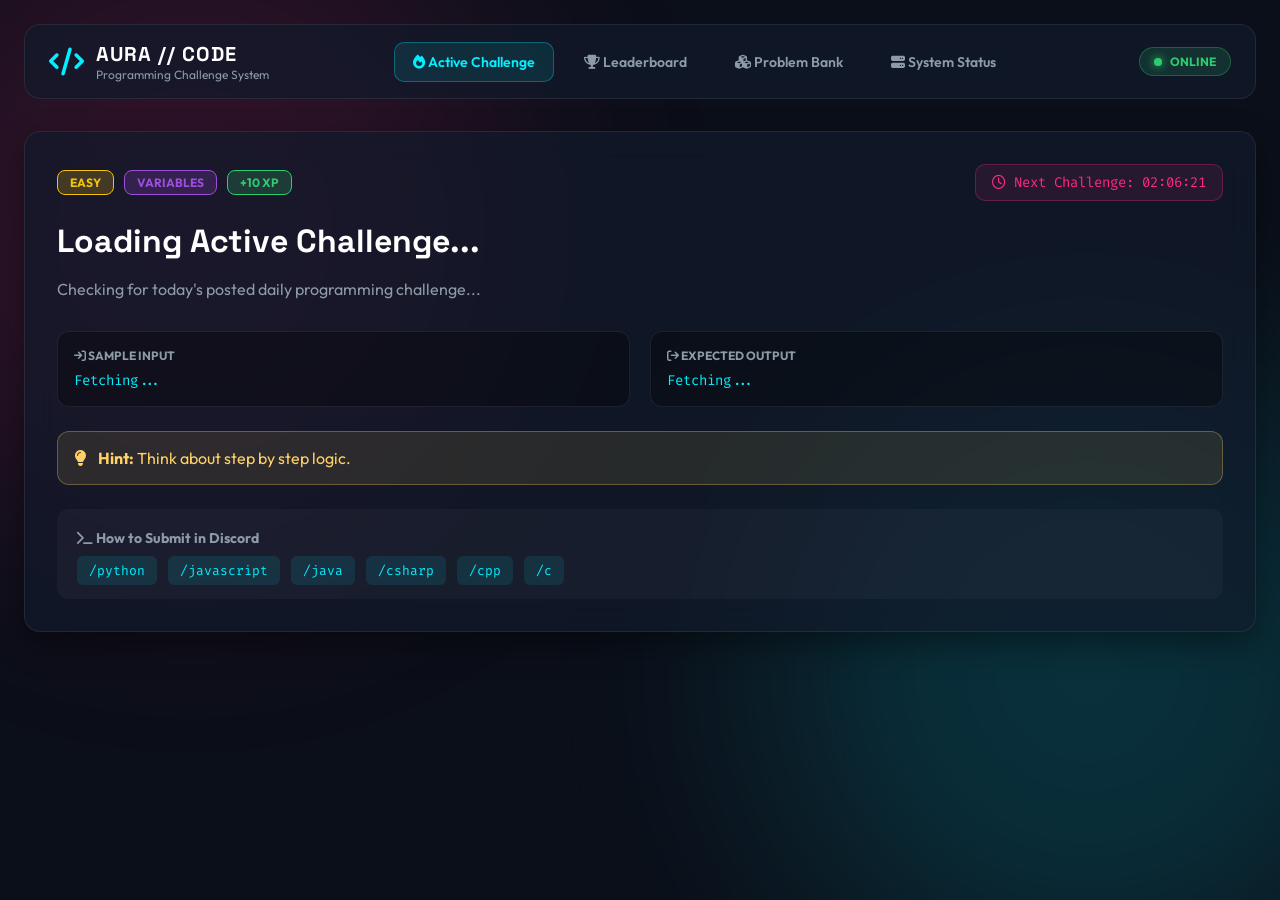
==== programming-challenge/dashboard/index.html @ f4b07c51 "feat: Implement daily programming challenge system with command handling and question management - A" ====
<!DOCTYPE html>
<html lang="en">
<head>
    <meta charset="UTF-8">
    <meta name="viewport" content="width=device-width, initial-scale=1.0">
    <title>Daily Programming Challenge System // Dashboard</title>
    <!-- Google Fonts -->
    <link href="https://fonts.googleapis.com/css2?family=Fira+Code:wght@400;600;700&family=Outfit:wght@300;400;600;800&family=Space+Grotesk:wght@500;700&display=swap" rel="stylesheet">
    <!-- FontAwesome icons -->
    <link rel="stylesheet" href="https://cdnjs.cloudflare.com/ajax/libs/font-awesome/6.4.0/css/all.min.css">
    <link rel="stylesheet" href="style.css">
</head>
<body>
    <!-- Background Animated Blobs -->
    <div class="bg-glow">
        <div class="glow-orb orb-1"></div>
        <div class="glow-orb orb-2"></div>
    </div>

    <div class="app-layout">
        <!-- Header -->
        <header class="navbar">
            <div class="brand">
                <i class="fa-solid fa-code brand-icon"></i>
                <div class="brand-text">
                    <span class="brand-title">AURA // CODE</span>
                    <span class="brand-sub">Programming Challenge System</span>
                </div>
            </div>

            <nav class="nav-links">
                <button class="nav-btn active" onclick="showTab('challenge')"><i class="fa-solid fa-fire"></i> Active Challenge</button>
                <button class="nav-btn" onclick="showTab('leaderboard')"><i class="fa-solid fa-trophy"></i> Leaderboard</button>
                <button class="nav-btn" onclick="showTab('questions')"><i class="fa-solid fa-cubes"></i> Problem Bank</button>
                <button class="nav-btn" onclick="showTab('status')"><i class="fa-solid fa-server"></i> System Status</button>
            </nav>

            <div class="bot-indicator" id="bot-status-indicator">
                <span class="pulse-ring"></span>
                <span id="bot-status-label">ONLINE</span>
            </div>
        </header>

        <!-- Main Content Grid -->
        <main class="content-area">

            <!-- TAB 1: ACTIVE CHALLENGE -->
            <section id="tab-challenge" class="tab-page active">
                <div class="challenge-hero-card glass">
                    <div class="card-header">
                        <div class="challenge-meta">
                            <span class="tag tag-diff" id="ch-diff">Easy</span>
                            <span class="tag tag-cat" id="ch-cat">Variables</span>
                            <span class="tag tag-xp" id="ch-xp">+10 XP</span>
                        </div>
                        <div class="countdown-badge">
                            <i class="fa-regular fa-clock"></i> Next Challenge: <span id="countdown-timer">08:00:00</span>
                        </div>
                    </div>

                    <h1 class="challenge-title" id="ch-title">Loading Active Challenge...</h1>
                    <div class="challenge-desc" id="ch-desc">Checking for today's posted daily programming challenge...</div>

                    <div class="testcases-grid">
                        <div class="tc-box">
                            <span class="tc-label"><i class="fa-solid fa-arrow-right-to-bracket"></i> Sample Input</span>
                            <pre class="code-block" id="ch-input">Fetching...</pre>
                        </div>
                        <div class="tc-box">
                            <span class="tc-label"><i class="fa-solid fa-arrow-right-from-bracket"></i> Expected Output</span>
                            <pre class="code-block" id="ch-expected">Fetching...</pre>
                        </div>
                    </div>

                    <div class="hint-box">
                        <i class="fa-solid fa-lightbulb hint-icon"></i>
                        <div>
                            <strong>Hint:</strong> <span id="ch-hint">Think about step by step logic.</span>
                        </div>
                    </div>

                    <div class="how-to-submit">
                        <h3><i class="fa-solid fa-terminal"></i> How to Submit in Discord</h3>
                        <div class="lang-pills">
                            <code>/python</code>
                            <code>/javascript</code>
                            <code>/java</code>
                            <code>/csharp</code>
                            <code>/cpp</code>
                            <code>/c</code>
                        </div>
                    </div>
                </div>
            </section>

            <!-- TAB 2: LEADERBOARD -->
            <section id="tab-leaderboard" class="tab-page">
                <div class="panel glass">
                    <div class="panel-header">
                        <h2><i class="fa-solid fa-trophy gold-text"></i> Global Developer Leaderboard</h2>
                        <span class="sub-text">Rankings based on XP, challenges solved, streaks, and accuracy</span>
                    </div>

                    <div class="table-responsive">
                        <table class="leaderboard-table">
                            <thead>
                                <tr>
                                    <th>Rank</th>
                                    <th>Developer</th>
                                    <th>XP Points</th>
                                    <th>Solved</th>
                                    <th>Current Streak</th>
                                    <th>Accuracy</th>
                                </tr>
                            </thead>
                            <tbody id="leaderboard-rows">
                                <tr><td colspan="6" class="text-center">Loading leaderboard...</td></tr>
                            </tbody>
                        </table>
                    </div>
                </div>
            </section>

            <!-- TAB 3: PROBLEM BANK -->
            <section id="tab-questions" class="tab-page">
                <div class="panel glass">
                    <div class="panel-header">
                        <h2><i class="fa-solid fa-cubes cyan-text"></i> Question Bank Explorer</h2>
                        <span class="sub-text">Browse all challenges across 14 categories & difficulty levels</span>
                    </div>

                    <div class="questions-grid" id="questions-list">
                        <div class="text-center">Loading question bank...</div>
                    </div>
                </div>
            </section>

            <!-- TAB 4: SYSTEM STATUS -->
            <section id="tab-status" class="tab-page">
                <div class="status-grid">
                    <div class="stat-card glass">
                        <i class="fa-solid fa-heart-pulse stat-icon"></i>
                        <span class="stat-title">Keep-Alive Status</span>
                        <span class="stat-value green-text" id="sys-status">200 OK</span>
                    </div>
                    <div class="stat-card glass">
                        <i class="fa-solid fa-clock stat-icon"></i>
                        <span class="stat-title">System Uptime</span>
                        <span class="stat-value" id="sys-uptime">0s</span>
                    </div>
                    <div class="stat-card glass">
                        <i class="fa-solid fa-database stat-icon"></i>
                        <span class="stat-title">Database Storage</span>
                        <span class="stat-value cyan-text" id="sys-db">Supabase Hybrid</span>
                    </div>
                    <div class="stat-card glass">
                        <i class="fa-solid fa-bolt stat-icon"></i>
                        <span class="stat-title">Schedule Cron</span>
                        <span class="stat-value purple-text">Daily 8:00 AM IST</span>
                    </div>
                </div>
            </section>

        </main>
    </div>

    <script src="app.js"></script>
</body>
</html>
---- programming-challenge/dashboard/style.css ----
:root {
    --bg-dark: #0b0f19;
    --card-bg: rgba(18, 26, 44, 0.7);
    --border-color: rgba(255, 255, 255, 0.08);
    --accent-pink: #ff2a85;
    --accent-cyan: #00f0ff;
    --accent-purple: #9d4edd;
    --accent-gold: #ffd166;
    --text-bright: #ffffff;
    --text-muted: #8c9ba5;
    --font-heading: 'Space Grotesk', sans-serif;
    --font-code: 'Fira Code', monospace;
    --font-body: 'Outfit', sans-serif;
}

* {
    margin: 0;
    padding: 0;
    box-sizing: border-box;
}

body {
    background-color: var(--bg-dark);
    color: var(--text-bright);
    font-family: var(--font-body);
    min-height: 100vh;
    overflow-x: hidden;
}

/* Glow Background */
.bg-glow {
    position: fixed;
    top: 0;
    left: 0;
    width: 100vw;
    height: 100vh;
    pointer-events: none;
    z-index: 0;
}

.glow-orb {
    position: absolute;
    border-radius: 50%;
    filter: blur(120px);
    opacity: 0.15;
}

.orb-1 {
    top: -10%;
    left: -10%;
    width: 50vw;
    height: 50vw;
    background: var(--accent-pink);
}

.orb-2 {
    bottom: -10%;
    right: -10%;
    width: 50vw;
    height: 50vw;
    background: var(--accent-cyan);
}

.app-layout {
    position: relative;
    z-index: 1;
    max-width: 1300px;
    margin: 0 auto;
    padding: 24px;
}

/* Glassmorphism */
.glass {
    background: var(--card-bg);
    backdrop-filter: blur(16px);
    border: 1px solid var(--border-color);
    border-radius: 16px;
    box-shadow: 0 12px 32px rgba(0, 0, 0, 0.4);
}

/* Navbar */
.navbar {
    display: flex;
    justify-content: space-between;
    align-items: center;
    padding: 16px 24px;
    margin-bottom: 32px;
    background: var(--card-bg);
    border: 1px solid var(--border-color);
    border-radius: 16px;
}

.brand {
    display: flex;
    align-items: center;
    gap: 12px;
}

.brand-icon {
    font-size: 28px;
    color: var(--accent-cyan);
}

.brand-title {
    font-family: var(--font-heading);
    font-size: 20px;
    font-weight: 700;
    letter-spacing: 1px;
}

.brand-sub {
    font-size: 12px;
    color: var(--text-muted);
    display: block;
}

.nav-links {
    display: flex;
    gap: 12px;
}

.nav-btn {
    background: transparent;
    border: none;
    color: var(--text-muted);
    font-family: var(--font-body);
    font-weight: 600;
    font-size: 14px;
    padding: 10px 18px;
    border-radius: 10px;
    cursor: pointer;
    transition: all 0.2s ease;
}

.nav-btn:hover {
    color: var(--text-bright);
    background: rgba(255, 255, 255, 0.05);
}

.nav-btn.active {
    color: var(--accent-cyan);
    background: rgba(0, 240, 255, 0.1);
    border: 1px solid rgba(0, 240, 255, 0.3);
}

.bot-indicator {
    display: flex;
    align-items: center;
    gap: 8px;
    background: rgba(46, 204, 113, 0.15);
    border: 1px solid rgba(46, 204, 113, 0.3);
    padding: 6px 14px;
    border-radius: 20px;
    font-weight: 700;
    font-size: 12px;
    color: #2ecc71;
}

.pulse-ring {
    width: 8px;
    height: 8px;
    background: #2ecc71;
    border-radius: 50%;
    box-shadow: 0 0 10px #2ecc71;
}

/* Tab Pages */
.tab-page {
    display: none;
}

.tab-page.active {
    display: block;
}

/* Hero Challenge Card */
.challenge-hero-card {
    padding: 32px;
}

.card-header {
    display: flex;
    justify-content: space-between;
    align-items: center;
    margin-bottom: 20px;
}

.challenge-meta {
    display: flex;
    gap: 10px;
}

.tag {
    padding: 4px 12px;
    border-radius: 8px;
    font-size: 12px;
    font-weight: 700;
    text-transform: uppercase;
}

.tag-diff { background: rgba(241, 196, 15, 0.2); color: #f1c40f; border: 1px solid #f1c40f; }
.tag-cat { background: rgba(157, 78, 221, 0.2); color: #9d4edd; border: 1px solid #9d4edd; }
.tag-xp { background: rgba(46, 204, 113, 0.2); color: #2ecc71; border: 1px solid #2ecc71; }

.countdown-badge {
    font-family: var(--font-code);
    font-size: 14px;
    color: var(--accent-pink);
    background: rgba(255, 42, 133, 0.1);
    padding: 8px 16px;
    border-radius: 10px;
    border: 1px solid rgba(255, 42, 133, 0.3);
}

.challenge-title {
    font-family: var(--font-heading);
    font-size: 32px;
    margin-bottom: 16px;
}

.challenge-desc {
    color: var(--text-muted);
    font-size: 16px;
    line-height: 1.6;
    margin-bottom: 28px;
}

.testcases-grid {
    display: grid;
    grid-template-columns: 1fr 1fr;
    gap: 20px;
    margin-bottom: 24px;
}

.tc-box {
    background: rgba(0, 0, 0, 0.3);
    border: 1px solid var(--border-color);
    border-radius: 12px;
    padding: 16px;
}

.tc-label {
    display: block;
    font-size: 12px;
    font-weight: 700;
    color: var(--text-muted);
    margin-bottom: 8px;
    text-transform: uppercase;
}

.code-block {
    font-family: var(--font-code);
    font-size: 14px;
    color: var(--accent-cyan);
    white-space: pre-wrap;
    word-break: break-word;
}

.hint-box {
    display: flex;
    align-items: center;
    gap: 12px;
    background: rgba(255, 209, 102, 0.1);
    border: 1px solid rgba(255, 209, 102, 0.3);
    padding: 16px;
    border-radius: 12px;
    color: var(--accent-gold);
    margin-bottom: 24px;
}

.how-to-submit {
    background: rgba(255, 255, 255, 0.03);
    padding: 20px;
    border-radius: 12px;
}

.how-to-submit h3 {
    font-size: 14px;
    margin-bottom: 12px;
    color: var(--text-muted);
}

.lang-pills code {
    font-family: var(--font-code);
    background: rgba(0, 240, 255, 0.1);
    color: var(--accent-cyan);
    padding: 6px 12px;
    border-radius: 6px;
    margin-right: 8px;
    font-size: 13px;
}

/* Panel & Tables */
.panel {
    padding: 28px;
}

.panel-header {
    margin-bottom: 24px;
}

.gold-text { color: var(--accent-gold); }
.cyan-text { color: var(--accent-cyan); }
.green-text { color: #2ecc71; }
.purple-text { color: var(--accent-purple); }

.leaderboard-table {
    width: 100%;
    border-collapse: collapse;
}

.leaderboard-table th, .leaderboard-table td {
    padding: 14px 18px;
    text-align: left;
    border-bottom: 1px solid var(--border-color);
}

.leaderboard-table th {
    color: var(--text-muted);
    font-size: 12px;
    text-transform: uppercase;
}

.questions-grid {
    display: grid;
    grid-template-columns: repeat(auto-fill, minmax(280px, 1fr));
    gap: 16px;
}

.q-card {
    background: rgba(0, 0, 0, 0.2);
    border: 1px solid var(--border-color);
    border-radius: 12px;
    padding: 16px;
}

.status-grid {
    display: grid;
    grid-template-columns: repeat(auto-fit, minmax(240px, 1fr));
    gap: 20px;
}

.stat-card {
    padding: 24px;
    display: flex;
    flex-direction: column;
    align-items: center;
    text-align: center;
}

.stat-icon {
    font-size: 32px;
    margin-bottom: 12px;
    color: var(--accent-cyan);
}

.stat-title {
    font-size: 13px;
    color: var(--text-muted);
    margin-bottom: 8px;
}

.stat-value {
    font-family: var(--font-heading);
    font-size: 20px;
    font-weight: 700;
}
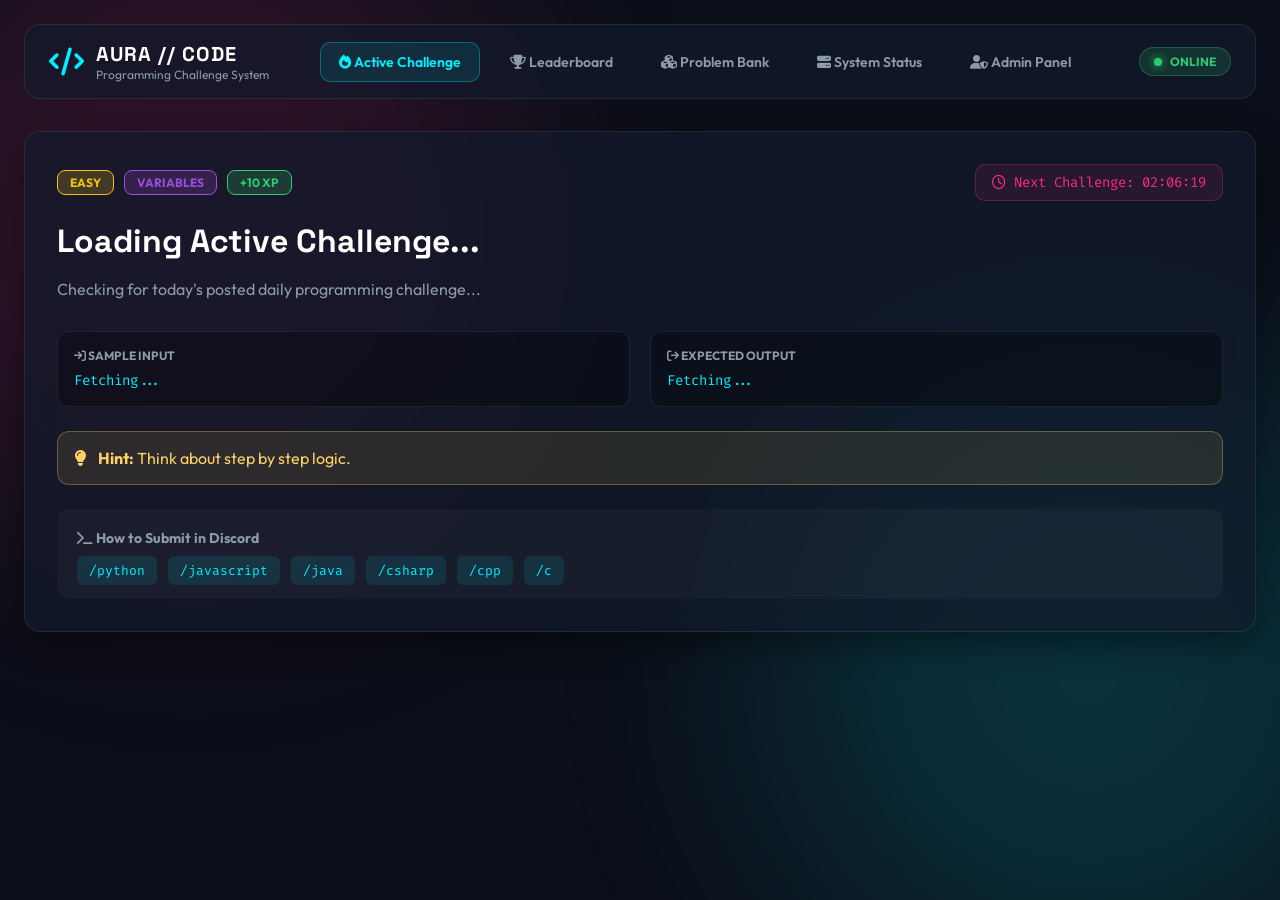
==== commit 6ec8f322: "feat: Add Admin Panel with authentication and controls - Introduced an Admin Panel in the dashboard " ====
--- a/programming-challenge/dashboard/index.html
+++ b/programming-challenge/dashboard/index.html
@@ -33,6 +33,7 @@
                 <button class="nav-btn" onclick="showTab('leaderboard')"><i class="fa-solid fa-trophy"></i> Leaderboard</button>
                 <button class="nav-btn" onclick="showTab('questions')"><i class="fa-solid fa-cubes"></i> Problem Bank</button>
                 <button class="nav-btn" onclick="showTab('status')"><i class="fa-solid fa-server"></i> System Status</button>
+                <button class="nav-btn" onclick="showTab('admin')"><i class="fa-solid fa-user-shield"></i> Admin Panel</button>
             </nav>
 
             <div class="bot-indicator" id="bot-status-indicator">
@@ -108,13 +109,14 @@
                                     <th>Rank</th>
                                     <th>Developer</th>
                                     <th>XP Points</th>
+                                    <th>Community Points</th>
                                     <th>Solved</th>
                                     <th>Current Streak</th>
                                     <th>Accuracy</th>
                                 </tr>
                             </thead>
                             <tbody id="leaderboard-rows">
-                                <tr><td colspan="6" class="text-center">Loading leaderboard...</td></tr>
+                                <tr><td colspan="7" class="text-center">Loading leaderboard...</td></tr>
                             </tbody>
                         </table>
                     </div>
@@ -161,6 +163,99 @@
                 </div>
             </section>
 
+            <!-- TAB 5: ADMIN PANEL -->
+            <section id="tab-admin" class="tab-page">
+                <!-- Login View -->
+                <div id="admin-login-view" class="panel glass" style="max-width: 480px; margin: 40px auto; text-align: center;">
+                    <div class="panel-header">
+                        <h2><i class="fa-solid fa-lock gold-text"></i> Admin Secret Authentication</h2>
+                        <span class="sub-text">Enter Admin Key to unlock system controls</span>
+                    </div>
+                    <div style="margin-top: 20px;">
+                        <input type="password" id="admin-secret-input" placeholder="Enter Admin Secret Key..." style="width: 100%; padding: 12px 16px; border-radius: 8px; border: 1px solid rgba(255,255,255,0.15); background: rgba(0,0,0,0.4); color: #fff; font-family: 'Fira Code', monospace; margin-bottom: 16px;">
+                        <button onclick="loginAdmin()" class="nav-btn active" style="width: 100%; justify-content: center; padding: 12px;"><i class="fa-solid fa-key"></i> Authenticate Admin</button>
+                        <p id="admin-login-error" style="color: #e74c3c; margin-top: 12px; font-size: 13px; display: none;"></p>
+                    </div>
+                </div>
+
+                <!-- Control Panel View -->
+                <div id="admin-control-view" style="display: none;">
+                    <div class="panel glass" style="margin-bottom: 24px;">
+                        <div class="panel-header" style="display: flex; justify-content: space-between; align-items: center;">
+                            <div>
+                                <h2><i class="fa-solid fa-bolt gold-text"></i> Quick Admin Controls</h2>
+                                <span class="sub-text">Trigger immediate daily challenge operations</span>
+                            </div>
+                            <button onclick="logoutAdmin()" class="tag tag-diff" style="cursor: pointer;"><i class="fa-solid fa-right-from-bracket"></i> Logout</button>
+                        </div>
+                        <div style="display: flex; gap: 16px; flex-wrap: wrap; margin-top: 16px;">
+                            <button onclick="adminForcePost()" class="nav-btn active" style="background: linear-gradient(135deg, #e67e22, #f39c12);"><i class="fa-solid fa-paper-plane"></i> Force Post Challenge</button>
+                            <button onclick="adminSkipChallenge()" class="nav-btn" style="background: linear-gradient(135deg, #2980b9, #3498db);"><i class="fa-solid fa-forward"></i> Skip Active Challenge</button>
+                            <button onclick="adminResetLeaderboard()" class="nav-btn" style="background: linear-gradient(135deg, #c0392b, #e74c3c);"><i class="fa-solid fa-trash-can"></i> Reset Leaderboard</button>
+                        </div>
+                        <div id="admin-action-status" style="margin-top: 16px; font-family: 'Fira Code', monospace; font-size: 13px;"></div>
+                    </div>
+
+                    <!-- Today's Challenge Solution & Answer View -->
+                    <div class="panel glass" style="margin-bottom: 24px; border-left: 4px solid #f1c40f;">
+                        <div class="panel-header" style="display: flex; justify-content: space-between; align-items: center;">
+                            <div>
+                                <h2><i class="fa-solid fa-key gold-text"></i> Today's Challenge Solution & Expected Answer</h2>
+                                <span class="sub-text">Admin confidential view of active problem expected outputs</span>
+                            </div>
+                            <button onclick="fetchAdminSolution()" class="nav-btn" style="padding: 6px 12px; font-size: 12px;"><i class="fa-solid fa-rotate"></i> Refresh</button>
+                        </div>
+                        <div id="admin-solution-content" style="margin-top: 16px;">
+                            <div style="color: var(--text-muted);">Loading solution data...</div>
+                        </div>
+                    </div>
+
+                    <div class="panel glass">
+                        <div class="panel-header">
+                            <h2><i class="fa-solid fa-plus-circle cyan-text"></i> Add New Challenge Question</h2>
+                            <span class="sub-text">Create and save a new problem to the Question Bank</span>
+                        </div>
+                        <form id="add-question-form" onsubmit="adminAddQuestion(event)" style="display: grid; grid-template-columns: 1fr 1fr; gap: 16px; margin-top: 16px;">
+                            <div style="grid-column: span 2;">
+                                <label style="display: block; font-size: 12px; margin-bottom: 4px; color: var(--text-muted);">Title</label>
+                                <input type="text" id="q-title" required placeholder="e.g. Reverse Linked List" style="width: 100%; padding: 10px; border-radius: 6px; border: 1px solid rgba(255,255,255,0.1); background: rgba(0,0,0,0.3); color: #fff;">
+                            </div>
+                            <div>
+                                <label style="display: block; font-size: 12px; margin-bottom: 4px; color: var(--text-muted);">Difficulty</label>
+                                <select id="q-diff" style="width: 100%; padding: 10px; border-radius: 6px; border: 1px solid rgba(255,255,255,0.1); background: rgba(20,20,30,0.9); color: #fff;">
+                                    <option value="Easy">Easy</option>
+                                    <option value="Medium">Medium</option>
+                                    <option value="Hard">Hard</option>
+                                </select>
+                            </div>
+                            <div>
+                                <label style="display: block; font-size: 12px; margin-bottom: 4px; color: var(--text-muted);">Category</label>
+                                <input type="text" id="q-cat" required placeholder="e.g. Data Structures" style="width: 100%; padding: 10px; border-radius: 6px; border: 1px solid rgba(255,255,255,0.1); background: rgba(0,0,0,0.3); color: #fff;">
+                            </div>
+                            <div style="grid-column: span 2;">
+                                <label style="display: block; font-size: 12px; margin-bottom: 4px; color: var(--text-muted);">Problem Description</label>
+                                <textarea id="q-desc" required rows="3" placeholder="Write the problem statement..." style="width: 100%; padding: 10px; border-radius: 6px; border: 1px solid rgba(255,255,255,0.1); background: rgba(0,0,0,0.3); color: #fff;"></textarea>
+                            </div>
+                            <div style="grid-column: span 2;">
+                                <label style="display: block; font-size: 12px; margin-bottom: 4px; color: var(--text-muted);">Hint (Optional)</label>
+                                <input type="text" id="q-hint" placeholder="e.g. Use two pointers" style="width: 100%; padding: 10px; border-radius: 6px; border: 1px solid rgba(255,255,255,0.1); background: rgba(0,0,0,0.3); color: #fff;">
+                            </div>
+                            <div>
+                                <label style="display: block; font-size: 12px; margin-bottom: 4px; color: var(--text-muted);">Sample Input</label>
+                                <input type="text" id="q-input" placeholder='e.g. "hello"' style="width: 100%; padding: 10px; border-radius: 6px; border: 1px solid rgba(255,255,255,0.1); background: rgba(0,0,0,0.3); color: #fff;">
+                            </div>
+                            <div>
+                                <label style="display: block; font-size: 12px; margin-bottom: 4px; color: var(--text-muted);">Sample Expected Output</label>
+                                <input type="text" id="q-expected" placeholder='e.g. "olleh"' style="width: 100%; padding: 10px; border-radius: 6px; border: 1px solid rgba(255,255,255,0.1); background: rgba(0,0,0,0.3); color: #fff;">
+                            </div>
+                            <div style="grid-column: span 2; margin-top: 8px;">
+                                <button type="submit" class="nav-btn active" style="width: 100%; justify-content: center; padding: 12px;"><i class="fa-solid fa-plus"></i> Save to Question Bank</button>
+                            </div>
+                        </form>
+                    </div>
+                </div>
+            </section>
+
         </main>
     </div>
 
